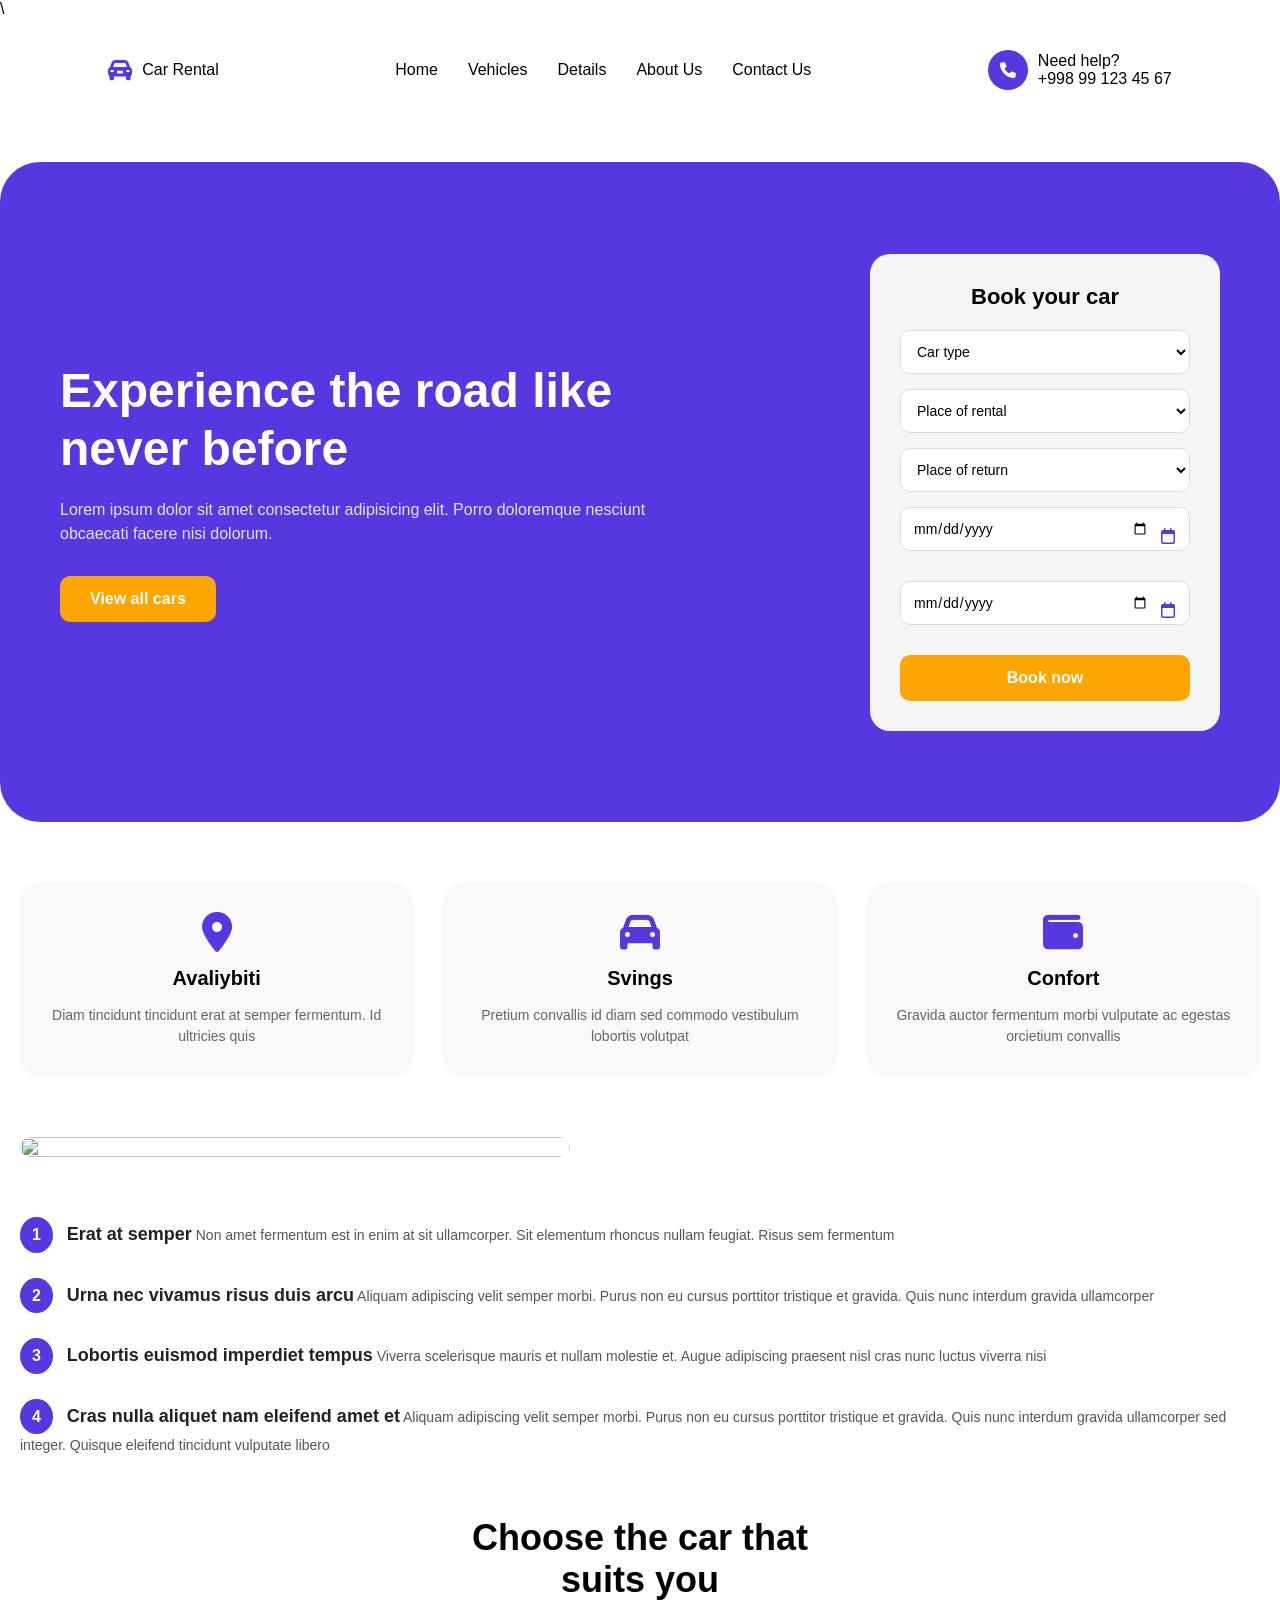
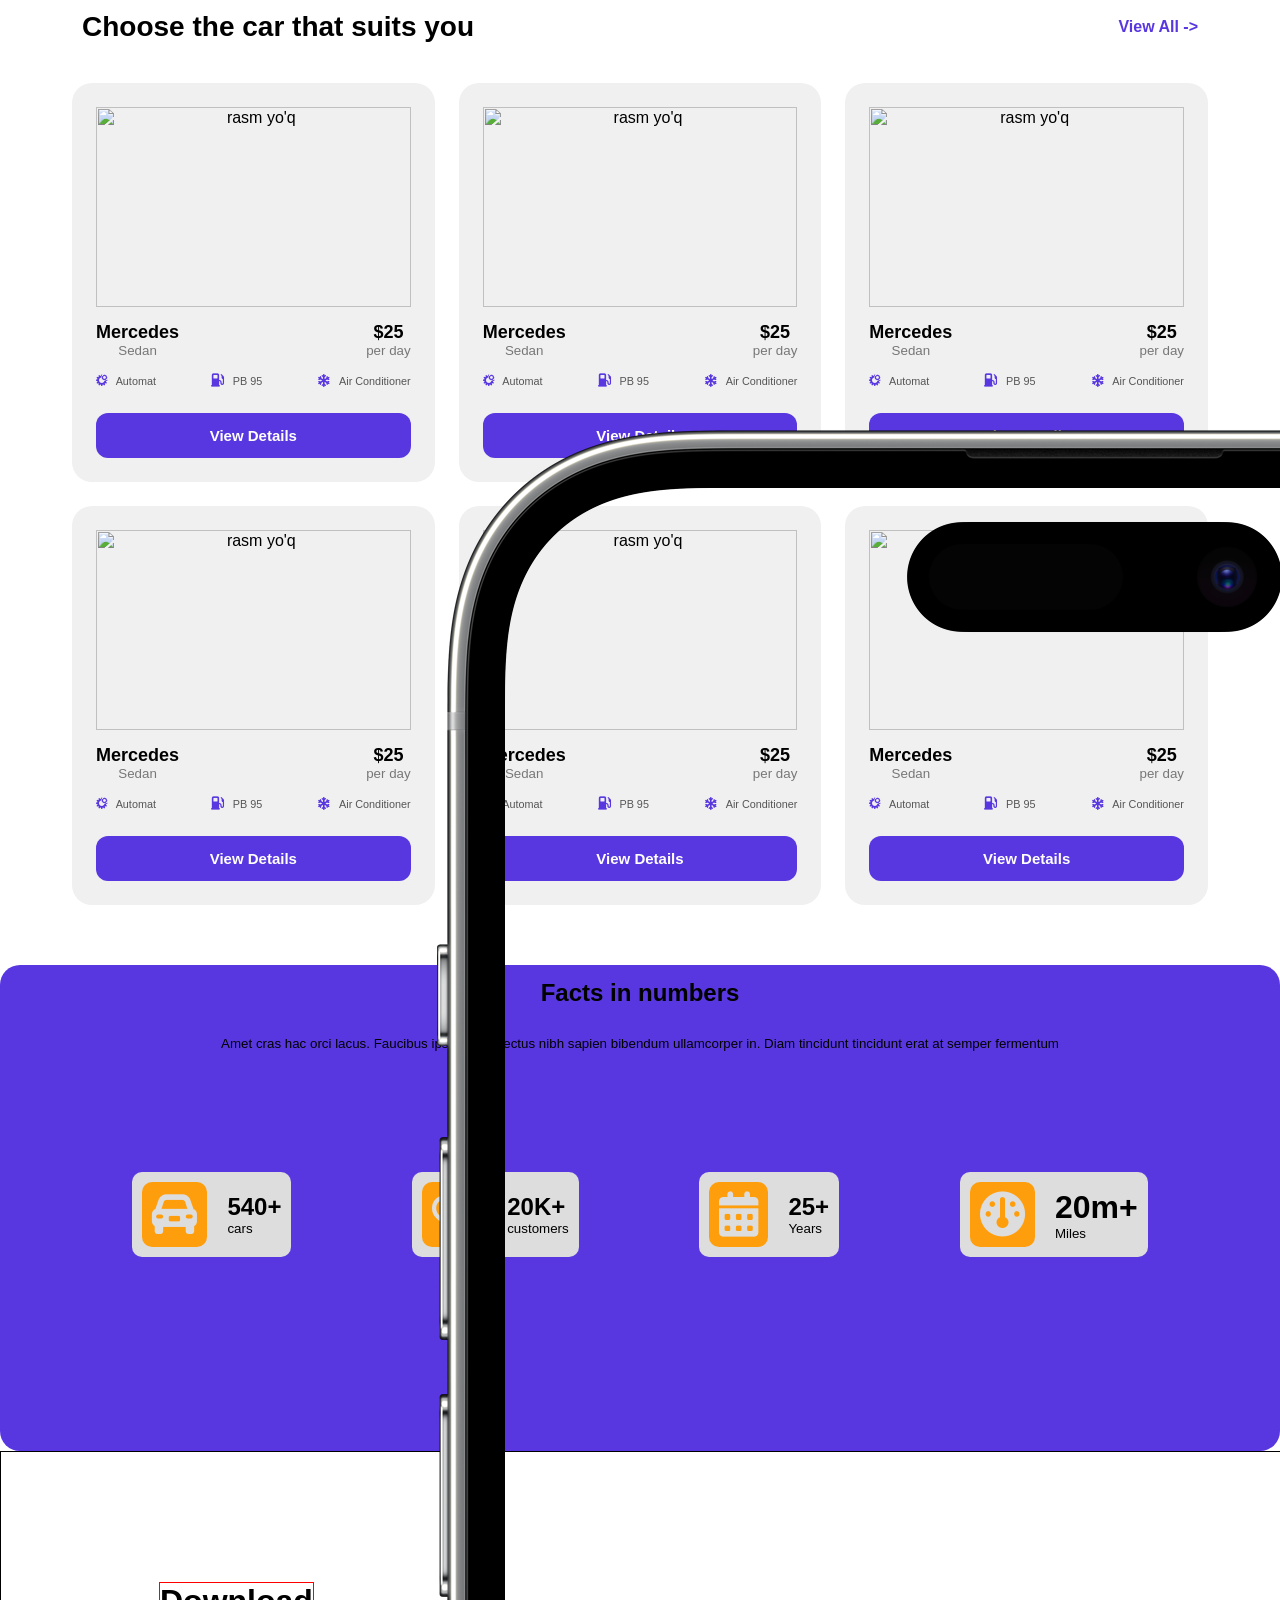
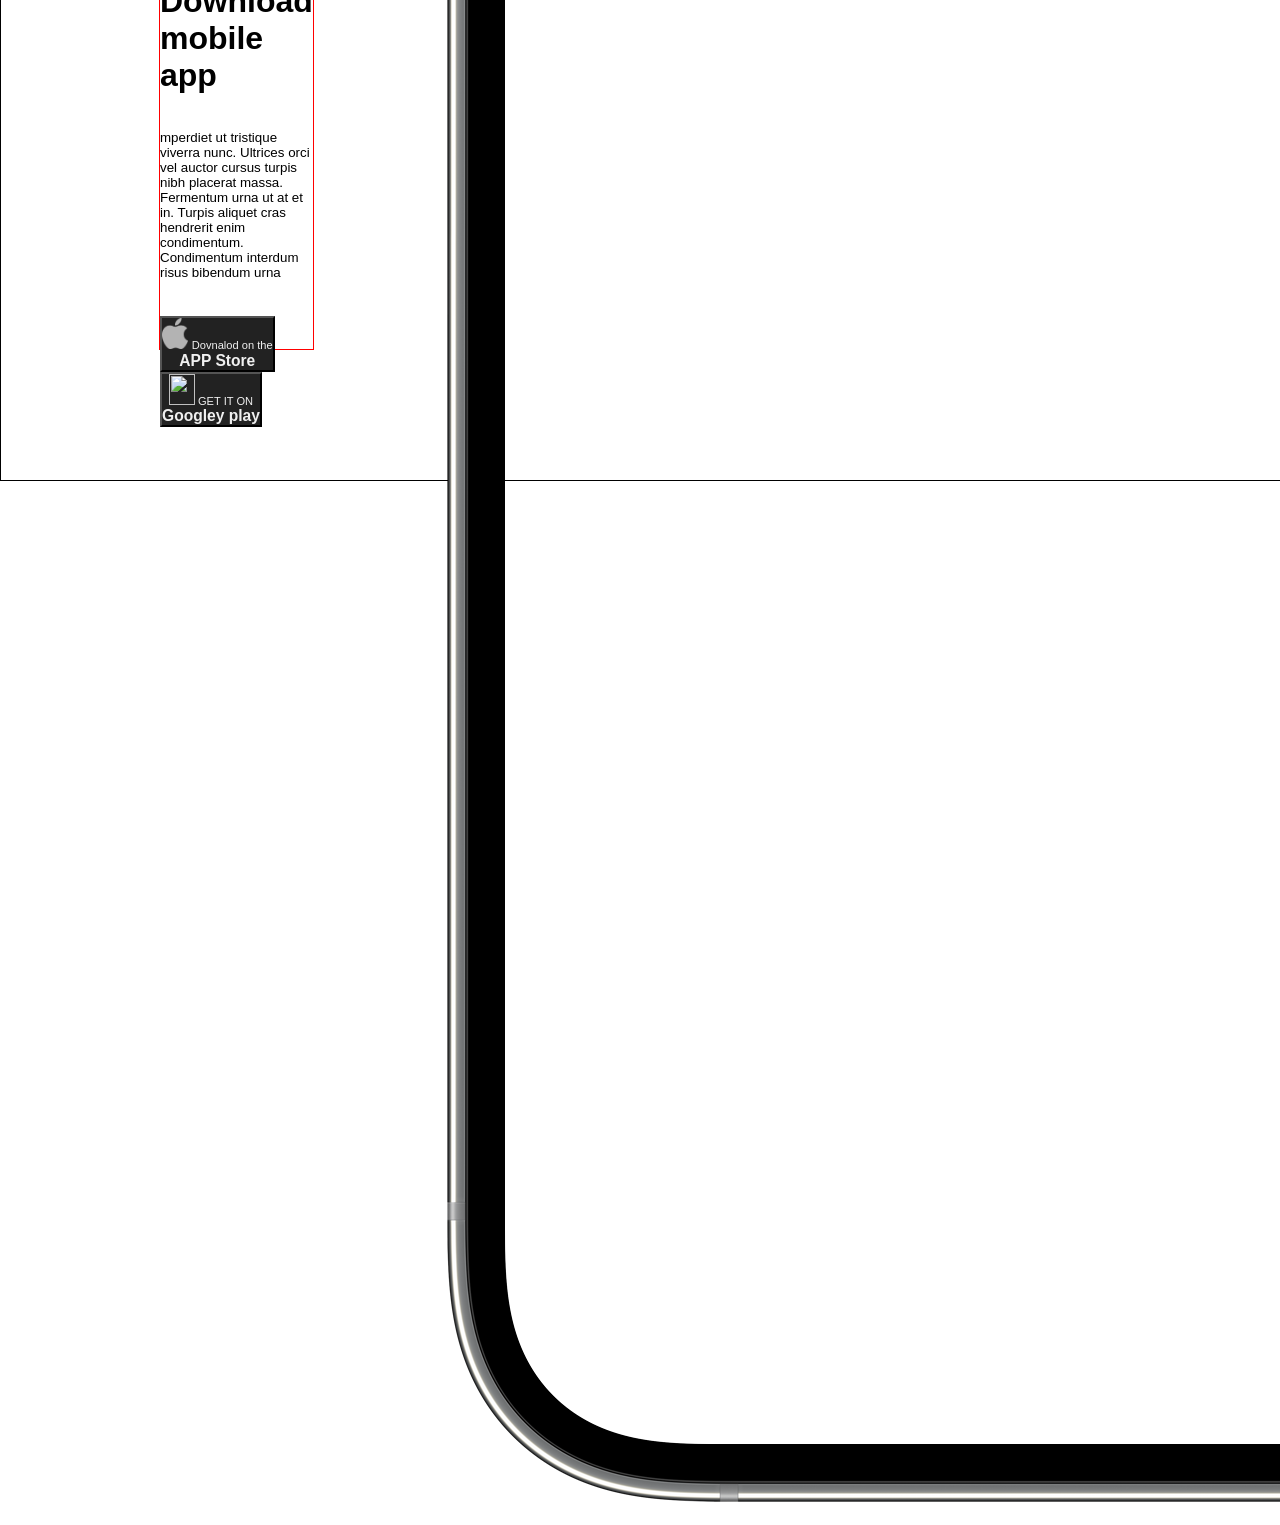
==== index.html @ 5f84502c "edd" ====
\<!doctype html>
<html lang="en">
  <head>
    <meta charset="UTF-8" />
    <meta name="viewport" content="width=device-width, initial-scale=1" />
    <title>Car Rental</title>

    <!-- Font Awesome to‘g‘rilangan -->
    <link
      rel="stylesheet"
      href="https://cdnjs.cloudflare.com/ajax/libs/font-awesome/6.0.0/css/all.min.css"
      integrity="sha512-9usAa10IRO0HhonpyAIVpjrylPvoDwiPUiKdWk5t3PyolY1cOd4DSE0Ga+ri4AuTroPR5aQvXU9xC6qOPnzFeg=="
      crossorigin="anonymous"
      referrerpolicy="no-referrer"
    />

    <link rel="stylesheet" href="style.css" />
    <link rel="stylesheet" href="card.css" />
  </head>

  <body>
    <nav>
      <div class="nav-left">
        <i class="fa-solid fa-car-rear"></i>
        <a href="#">Car Rental</a>
      </div>

      <div class="nav-middle">
        <a href="#">Home</a>
        <a href="#">Vehicles</a>
        <a href="#">Details</a>
        <a href="#">About Us</a>
        <a href="#">Contact Us</a>
      </div>

      <div class="nav-right">
        <i class="fa-solid fa-phone"></i>
        <a href="#">Need help?<br />+998 99 123 45 67</a>
      </div>
    </nav>

    <div class="experience">
      <div class="experience-left">
        <h1>Experience the road like never before</h1>
        <p>
          Lorem ipsum dolor sit amet consectetur adipisicing elit. Porro
          doloremque nesciunt obcaecati facere nisi dolorum.
        </p>
        <button>View all cars</button>
      </div>

      <div class="experience-right">
        <h3 class="form-title">Book your car</h3>

        <select class="form-select">
          <option>Car type</option>
          <option>BMW</option>
          <option>Mercedes</option>
          <option>Chevrolet</option>
          <option>Ferrari</option>
        </select>

        <select class="form-select">
          <option>Place of rental</option>
          <option>Tashkent</option>
          <option>Samarkand</option>
        </select>

        <select class="form-select">
          <option>Place of return</option>
          <option>Tashkent</option>
          <option>Samarkand</option>
        </select>

        <div class="date-box">
          <input type="date" class="form-input" />
          <i class="fa-regular fa-calendar"></i>
        </div>

        <div class="date-box">
          <input type="date" class="form-input" />
          <i class="fa-regular fa-calendar"></i>
        </div>

        <button class="form-btn">Book now</button>
      </div>
    </div>

    <div class="container-2">
      <div class="box">
        <i class="fa-solid fa-location-dot"></i>
        <h3>Avaliybiti</h3>
        <p>
          Diam tincidunt tincidunt erat at semper fermentum. Id ultricies quis
        </p>
      </div>

      <div class="box">
        <i class="fa-solid fa-car"></i>
        <h3>Svings</h3>
        <p>
          Pretium convallis id diam sed commodo vestibulum lobortis volutpat
        </p>
      </div>

      <div class="box">
        <i class="fa-solid fa-wallet"></i>
        <h3>Confort</h3>
        <p>
          Gravida auctor fermentum morbi vulputate ac egestas orcietium
          convallis
        </p>
      </div>
    </div>

    <div class="container-3">
      <div class="pading">
        <img src="/2664a4b5f8dbe170061a4fef93e0b437b51d2804 (3).png" alt="" />
      </div>
      <div>
        <ul class="ul">
          <li>
            <span class="span-1">1</span>
            <h3>Erat at semper</h3>
            Non amet fermentum est in enim at sit ullamcorper. Sit elementum
            rhoncus nullam feugiat. Risus sem fermentum
          </li>
          <li>
            <span class="span-1">2</span>
            <h3>Urna nec vivamus risus duis arcu</h3>
            Aliquam adipiscing velit semper morbi. Purus non eu cursus porttitor
            tristique et gravida. Quis nunc interdum gravida ullamcorper
          </li>
          <li>
            <span class="span-1">3</span>
            <h3>Lobortis euismod imperdiet tempus</h3>
            Viverra scelerisque mauris et nullam molestie et. Augue adipiscing
            praesent nisl cras nunc luctus viverra nisi
          </li>
          <li>
            <span class="span-1">4</span>
            <h3>Cras nulla aliquet nam eleifend amet et</h3>
            Aliquam adipiscing velit semper morbi. Purus non eu cursus porttitor
            tristique et gravida. Quis nunc interdum gravida ullamcorper sed
            integer. Quisque eleifend tincidunt vulputate libero
          </li>
        </ul>
      </div>
    </div>

    <div class="container-4">
      <h1>
        Choose the car that <br />
        suits you
      </h1>

      <div class="top">
        <h2>Choose the car that suits you</h2>
        <span>View All -&gt;</span>
      </div>

      <div class="choose">
        <div class="cards">
          <div class="card">
            <img
              src="./rasmlar/4ad375b5d3dc2295340aaa98a651d4d19e2c0217.png"
              alt="rasm yo'q"
            />
            <div class="card-middle">
              <div class="card-middle-left">
                <p>Mercedes</p>
                <small>Sedan</small>
              </div>
              <div class="card-middle-right">
                <p>$25</p>
                <small>per day</small>
              </div>
            </div>
            <div class="card-bottom">
              <div class="card-bottom-left">
                <i class="fa-brands fa-whmcs"></i>
                <small>Automat</small>
              </div>
              <div class="card-bottom-middle">
                <i class="fa-solid fa-gas-pump"></i>
                <small>PB 95</small>
              </div>
              <div class="card-bottom-right">
                <i class="fa-solid fa-snowflake"></i>
                <small>Air Conditioner</small>
              </div>
            </div>
            <button>View Details</button>
          </div>

          <div class="card">
            <img
              src="./rasmlar/4ad375b5d3dc2295340aaa98a651d4d19e2c0217.png"
              alt="rasm yo'q"
            />
            <div class="card-middle">
              <div class="card-middle-left">
                <p>Mercedes</p>
                <small>Sedan</small>
              </div>
              <div class="card-middle-right">
                <p>$25</p>
                <small>per day</small>
              </div>
            </div>
            <div class="card-bottom">
              <div class="card-bottom-left">
                <i class="fa-brands fa-whmcs"></i>
                <small>Automat</small>
              </div>
              <div class="card-bottom-middle">
                <i class="fa-solid fa-gas-pump"></i>
                <small>PB 95</small>
              </div>
              <div class="card-bottom-right">
                <i class="fa-solid fa-snowflake"></i>
                <small>Air Conditioner</small>
              </div>
            </div>
            <button>View Details</button>
          </div>

          <div class="card">
            <img
              src="./rasmlar/4ad375b5d3dc2295340aaa98a651d4d19e2c0217.png"
              alt="rasm yo'q"
            />
            <div class="card-middle">
              <div class="card-middle-left">
                <p>Mercedes</p>
                <small>Sedan</small>
              </div>
              <div class="card-middle-right">
                <p>$25</p>
                <small>per day</small>
              </div>
            </div>
            <div class="card-bottom">
              <div class="card-bottom-left">
                <i class="fa-brands fa-whmcs"></i>
                <small>Automat</small>
              </div>
              <div class="card-bottom-middle">
                <i class="fa-solid fa-gas-pump"></i>
                <small>PB 95</small>
              </div>
              <div class="card-bottom-right">
                <i class="fa-solid fa-snowflake"></i>
                <small>Air Conditioner</small>
              </div>
            </div>
            <button>View Details</button>
          </div>

          <div class="card">
            <img
              src="./rasmlar/c62a13f536f3c21560e62cdf1659d54e9fea3b1a.png"
              alt="rasm yo'q"
            />
            <div class="card-middle">
              <div class="card-middle-left">
                <p>Mercedes</p>
                <small>Sedan</small>
              </div>
              <div class="card-middle-right">
                <p>$25</p>
                <small>per day</small>
              </div>
            </div>
            <div class="card-bottom">
              <div class="card-bottom-left">
                <i class="fa-brands fa-whmcs"></i>
                <small>Automat</small>
              </div>
              <div class="card-bottom-middle">
                <i class="fa-solid fa-gas-pump"></i>
                <small>PB 95</small>
              </div>
              <div class="card-bottom-right">
                <i class="fa-solid fa-snowflake"></i>
                <small>Air Conditioner</small>
              </div>
            </div>
            <button>View Details</button>
          </div>

          <div class="card">
            <img
              src="./rasmlar/d58b4438f2597ad6e8a4905562582b7c3add48cd.png"
              alt="rasm yo'q"
            />
            <div class="card-middle">
              <div class="card-middle-left">
                <p>Mercedes</p>
                <small>Sedan</small>
              </div>
              <div class="card-middle-right">
                <p>$25</p>
                <small>per day</small>
              </div>
            </div>
            <div class="card-bottom">
              <div class="card-bottom-left">
                <i class="fa-brands fa-whmcs"></i>
                <small>Automat</small>
              </div>
              <div class="card-bottom-middle">
                <i class="fa-solid fa-gas-pump"></i>
                <small>PB 95</small>
              </div>
              <div class="card-bottom-right">
                <i class="fa-solid fa-snowflake"></i>
                <small>Air Conditioner</small>
              </div>
            </div>
            <button>View Details</button>
          </div>

          <div class="card">
            <img
              src="./rasmlar/da1058c96659e705b2c338cfdbbc70843323a16d.png"
              alt="rasm yo'q"
            />
            <div class="card-middle">
              <div class="card-middle-left">
                <p>Mercedes</p>
                <small>Sedan</small>
              </div>
              <div class="card-middle-right">
                <p>$25</p>
                <small>per day</small>
              </div>
            </div>
            <div class="card-bottom">
              <div class="card-bottom-left">
                <i class="fa-brands fa-whmcs"></i>
                <small>Automat</small>
              </div>
              <div class="card-bottom-middle">
                <i class="fa-solid fa-gas-pump"></i>
                <small>PB 95</small>
              </div>
              <div class="card-bottom-right">
                <i class="fa-solid fa-snowflake"></i>
                <small>Air Conditioner</small>
              </div>
            </div>
            <button>View Details</button>
          </div>
        </div>
      </div>
    </div>

    <div class="container-5">
      <div class="navbar-3">
        <h2>Facts in numbers</h2>
        <small
          >Amet cras hac orci lacus. Faucibus ipsum arcu lectus nibh sapien
          bibendum ullamcorper in. Diam tincidunt tincidunt erat at semper
          fermentum</small
        >
      </div>
      <div class="navbar-2">
        <div class="box-3">
          <i class="fa-solid fa-car-rear"></i>
          <div class="h-1">
            <h2>540+</h2>
            <small>cars</small>
          </div>
        </div>
        <div class="box-3">
          <i class="fa-jelly-fill fa-regular fa-heart"></i>
          <div class="h-1">
            <h2>20K+</h2>
            <small>customers</small>
          </div>
        </div>
        <div class="box-3">
          <i class="fa-solid fa-calendar-days"></i>
          <div class="h-1">
            <h2>25+</h2>
            <small>Years</small>
          </div>
        </div>

        <div class="box-3">
          <i class="fa-solid fa-gauge"></i>
          <div class="h-1">
            <h1>20m+</h1>
            <small>Miles</small>
          </div>
        </div>
      </div>
    </div>
    <div class="contayner-6">
      <div class="iphone-content">
        <h1>
          Download <br />
          mobile app
        </h1>

        <br />
        <br />
        <small
          >mperdiet ut tristique viverra nunc. Ultrices orci vel auctor cursus
          turpis nibh placerat massa. Fermentum urna ut at et in. Turpis aliquet
          cras hendrerit enim condimentum. Condimentum interdum risus bibendum
          urna</small
        >
        <div class="img-1">
          <br />
          <br />

          <button>
            <img src="./rasmlar/Apple_logo_grey.svg.png" alt="" />
            <small> Dovnalod on the</small>
            <h3>APP Store</h3>
          </button>

          <button>
            <img src="./rasmlar/Playmarket.png" alt="" /><small>
              GET IT ON</small
            >
            <h3>Googley play</h3>
          </button>
        </div>
      </div>

       <img class="img1" src="./rasmlar/Iphone.png" alt="">
       <img class="img2" src="./rasmlar/Iphone.png" alt="">


      </div>
    </div>
  </body>
</html>
---- style.css ----
* {
  margin: 0;
  padding: 0;
  box-sizing: border-box;
  transition: 0.3s;
  font-family: Arial, sans-serif;
}

/* ========== NAVBAR ========== */
nav {
  max-width: 1440px;
  width: 100%;
  height: 104px;
  display: flex;
  justify-content: space-around;
  align-items: center;
  margin: 0 auto;
  padding: 0 20px;
}

nav a {
  text-decoration: none;
  color: black;
}

nav .nav-left {
  display: flex;
  align-items: center;
  gap: 10px;
}

nav .nav-middle {
  display: flex;
  gap: 30px;
  flex-wrap: wrap;
  justify-content: center;
}

.nav-left i {
  font-size: 24px;
  color: #5937e0;
}

.nav-right {
  display: flex;
  align-items: center;
  gap: 10px;
}

.nav-right i {
  background-color: #5937e0;
  color: snow;
  border-radius: 50%;
  padding: 10px;
  font-size: 16px;
  width: 40px;
  height: 40px;
  display: flex;
  align-items: center;
  justify-content: center;
}

/* ========== EXPERIENCE SECTION ========== */
.experience {
  max-width: 1296px;
  width: 100%;
  min-height: 660px;
  border-radius: 40px;
  background-color: #5937e0;
  margin: 40px auto;
  display: flex;
  justify-content: space-between;
  align-items: center;
  padding: 60px;
  color: white;
  position: relative;
  overflow: hidden;
  flex-wrap: wrap;
}

.experience::before {
  content: "";
  position: absolute;
  width: 100%;
  height: 100%;
  top: 0;
  left: 0;
  background-image: url("https://pngimg.com/uploads/car/car_PNG102.png");
  background-repeat: no-repeat;
  background-position: bottom right;
  background-size: 500px;
  filter: blur(8px);
  opacity: 0.5;
  z-index: 0;
}

.experience-left,
.experience-right {
  position: relative;
  z-index: 1;
}

.experience-left {
  flex: 1 1 500px;
  max-width: 600px;
}

.experience-left h1 {
  font-size: 48px;
  margin-bottom: 20px;
  line-height: 1.2;
}

.experience-left p {
  font-size: 16px;
  margin-bottom: 30px;
  opacity: 0.85;
  line-height: 1.5;
}

.experience-left button {
  background-color: orange;
  border: none;
  padding: 14px 30px;
  border-radius: 10px;
  cursor: pointer;
  font-size: 16px;
  font-weight: bold;
  color: white;
}

.experience-left button:hover {
  background-color: darkorange;
  transform: scale(1.03);
}

.experience-right {
  flex: 0 0 350px;
  background-color: whitesmoke;
  padding: 30px;
  border-radius: 20px;
  color: black;
}

.form-title {
  text-align: center;
  margin-bottom: 20px;
  font-size: 22px;
}

.form-select,
.form-input {
  width: 100%;
  padding: 12px;
  margin-bottom: 15px;
  border-radius: 10px;
  border: 1px solid #ddd;
  background-color: white;
  font-size: 14px;
  outline: none;
}

.form-select:focus,
.form-input:focus {
  border-color: #5937e0;
}

.date-box {
  position: relative;
  margin-bottom: 15px;
}

.date-box .form-input {
  padding-right: 40px;
}

.date-box i {
  position: absolute;
  right: 15px;
  top: 50%;
  transform: translateY(-50%);
  color: #5937e0;
  display: block;
}

.form-btn {
  width: 100%;
  padding: 14px;
  background-color: orange;
  border: none;
  border-radius: 10px;
  cursor: pointer;
  font-size: 16px;
  font-weight: bold;
  color: white;
}

.form-btn:hover {
  background-color: darkorange;
  transform: scale(1.02);
}

/* ========== CONTAINER 2 (ICONS BOXES) ========== */
.container-2 {
  max-width: 1296px;
  width: 100%;
  display: flex;
  justify-content: space-between;
  align-items: stretch;
  margin: 60px auto;
  padding: 0 20px;
  gap: 30px;
  flex-wrap: wrap;
}

.box {
  flex: 1 1 300px;
  min-height: 194px;
  display: flex;
  flex-direction: column;
  align-items: center;
  justify-content: center;
  text-align: center;
  padding: 30px 20px;
  border-radius: 20px;
  background-color: #f9f9f9;
  gap: 15px;
}

.box:hover {
  box-shadow: 0 5px 20px rgba(0, 0, 0, 0.1);
  transform: translateY(-5px);
}

.box > i {
  font-size: 40px;
  color: #5937e0;
}

.box h3 {
  font-size: 20px;
}

.box p {
  font-size: 14px;
  color: #666;
  line-height: 1.5;
}

/* ========== CONTAINER 3 (IMAGE + LIST) ========== */
.container-3 {
  max-width: 1296px;
  width: 100%;
  margin: 60px auto;
  display: flex;
  justify-content: space-between;
  align-items: center;
  gap: 60px;
  padding: 0 20px;
  flex-wrap: wrap;
}

.pading {
  flex: 1 1 500px;
  max-width: 550px;
  border-radius: 20px;
  overflow: hidden;
}

.pading > img {
  width: 100%;
  height: auto;
  border-radius: 20px;
  object-fit: cover;
}

.ul {
  flex: 1 1 500px;
  list-style: none;
  display: flex;
  flex-direction: column;
  gap: 25px;
}

.ul li {
  font-size: 14px;
  color: #555;
  line-height: 1.6;
}

.ul li h3 {
  font-size: 18px;
  color: #222;
  margin-bottom: 5px;
  display: inline;
  margin-left: 10px;
}

.span-1 {
  background-color: #5937e0;
  color: snow;
  border-radius: 50%;
  padding: 5px 12px;
  font-size: 16px;
  font-weight: bold;
  display: inline-block;
  text-align: center;
  min-width: 30px;
}

/* ========== CONTAINER 4 (CARDS) ========== */
.container-4 {
  max-width: 1440px;
  width: 100%;
  margin: 60px auto;
  padding: 0 72px;
}

.container-4 > h1 {
  text-align: center;
  font-size: 36px;
  margin-bottom: 10px;
}

.top {
  display: flex;
  justify-content: space-between;
  align-items: center;
  margin-bottom: 40px;
  padding: 0 10px;
}

.top h2 {
  font-size: 28px;
}

.top span {
  color: #5937e0;
  font-weight: bold;
  cursor: pointer;
  font-size: 16px;
}

.top span:hover {
  text-decoration: underline;
}

.choose {
  width: 100%;
}

.cards {
  display: grid;
  grid-template-columns: repeat(3, 1fr);
  gap: 24px;
  max-width: 1296px;
  margin: 0 auto;
}

.card {
  background-color: #f0f0f0;
  border-radius: 20px;
  padding: 24px;
  text-align: center;
  display: flex;
  flex-direction: column;
  align-items: center;
  gap: 15px;
}

.card:hover {
  box-shadow: 0 8px 25px rgba(0, 0, 0, 0.12);
  transform: translateY(-5px);
}

.card img {
  width: 100%;
  height: 200px;
  object-fit: contain;
}

.card-middle {
  width: 100%;
  display: flex;
  justify-content: space-between;
  align-items: center;
}

.card-middle p {
  font-weight: bold;
  font-size: 18px;
}

.card-middle small {
  color: #777;
}

.card-bottom {
  width: 100%;
  display: flex;
  justify-content: space-between;
  align-items: center;
  font-size: 13px;
  color: #555;
  gap: 5px;
}

.card-bottom i {
  margin-right: 5px;
  color: #5937e0;
}

.card button {
  width: 100%;
  padding: 14px;
  color: white;
  background-color: #5937e0;
  border: none;
  border-radius: 12px;
  cursor: pointer;
  font-size: 15px;
  font-weight: bold;
  margin-top: 10px;
}

.card button:hover {
  background-color: #4529c4;
  transform: scale(1.02);
}

/* ========== CONTAINER 5 ========== */

/* ========== RESPONSIVE DESIGN ========== */
@media screen and (max-width: 1024px) {
  .experience {
    flex-direction: column;
    text-align: center;
    padding: 40px 20px;
  }

  .experience-left {
    margin-right: 0;
    margin-bottom: 30px;
  }

  .experience-left h1 {
    font-size: 36px;
  }

  .experience-right {
    width: 100%;
    max-width: 400px;
  }

  .container-3 {
    flex-direction: column;
    text-align: center;
  }

  .cards {
    grid-template-columns: repeat(2, 1fr);
  }
}

@media screen and (max-width: 768px) {
  nav {
    flex-direction: column;
    height: auto;
    padding: 15px 20px;
    gap: 15px;
  }

  nav .nav-middle {
    gap: 15px;
  }

  .experience::before {
    background-size: 300px;
  }

  .experience-left h1 {
    font-size: 28px;
  }

  .experience-right {
    padding: 20px;
  }

  .container-2 {
    flex-direction: column;
    align-items: center;
  }

  .box {
    max-width: 400px;
  }

  .cards {
    grid-template-columns: 1fr;
    max-width: 400px;
  }

  .container-4 {
    padding: 0 20px;
  }
}

.navbar-2 {
  height: 300px;
  display: flex;
  align-items: center;
  justify-content: space-around;
}
.box-3 {
  align-items: center;
}

.container-5 {
  max-width: 1440px;
  width: 100%;
  margin: 60px auto;
  padding: 0 72px;
  width: 100%;
  max-width: 1296px;
  height: 486px;
  border-radius: 20px;
  background-color: #5937e0;
  margin: 0 auto;
}
.navbar-3 {
  align-items: center;
  display: flex;
  flex-direction: column;
  justify-content: space-around;
  height: 100px;
}
.navbar-3 small {
  display: flex;
  justify-content: space-around;
}
.box-3 {
  display: flex;
  gap: 20px;
  background-color: #ddd;
  border-radius: 10px;
  padding: 10px;
}
.box-3 i {
  font-size: 45px;
  background-color: #ff9e0c;
  color: #ddd;
  border-radius: 10px;
  padding: 10px;
}
.contayner-6 {
  width: 1440px;
  height: 630px;
  padding: 45px 72px 45px 158px;
  gap: 110px;
  display: flex;
  border: 1px solid black;
  margin: auto;
  justify-content: space-around;
  align-items: center;
}
.navbar-4 img {
  width: 267px;
  height: 540px;
  border: 1px solid green;
}
.iphone-content {
  width: 536px;
  height: 368px;
  border: 1px solid red;
}

.img-1 img {
  width: 26px;
  height: 31px;
  
}
button {
  background-color: #222;
  color: #f0f0f0;
}
.navbar-4 {
  display: flex;
  border: 1px solid red;
}
.navbar-4 .img1 {
  position: relative;
  left: 100px;
  top: 40px;
  background-color: #fff;
  z-index: 1;
  border-radius: 20px;
}
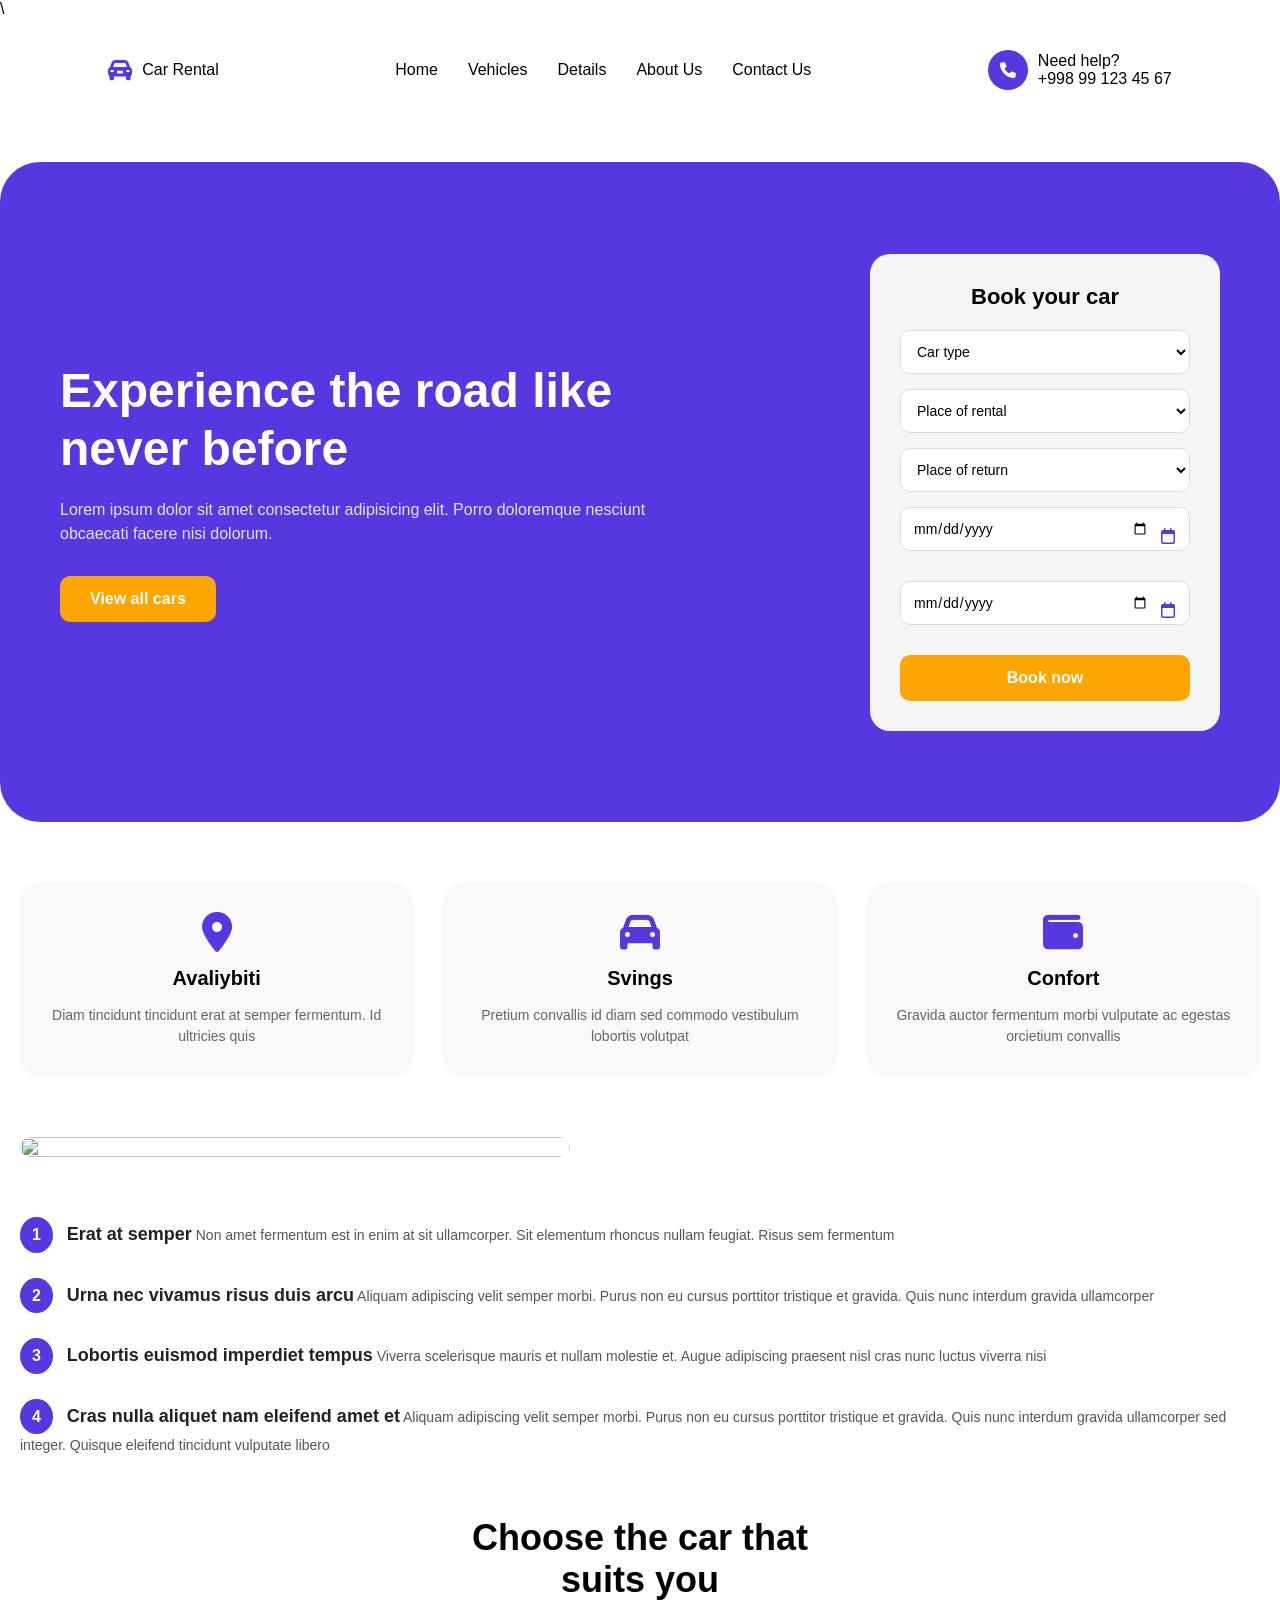
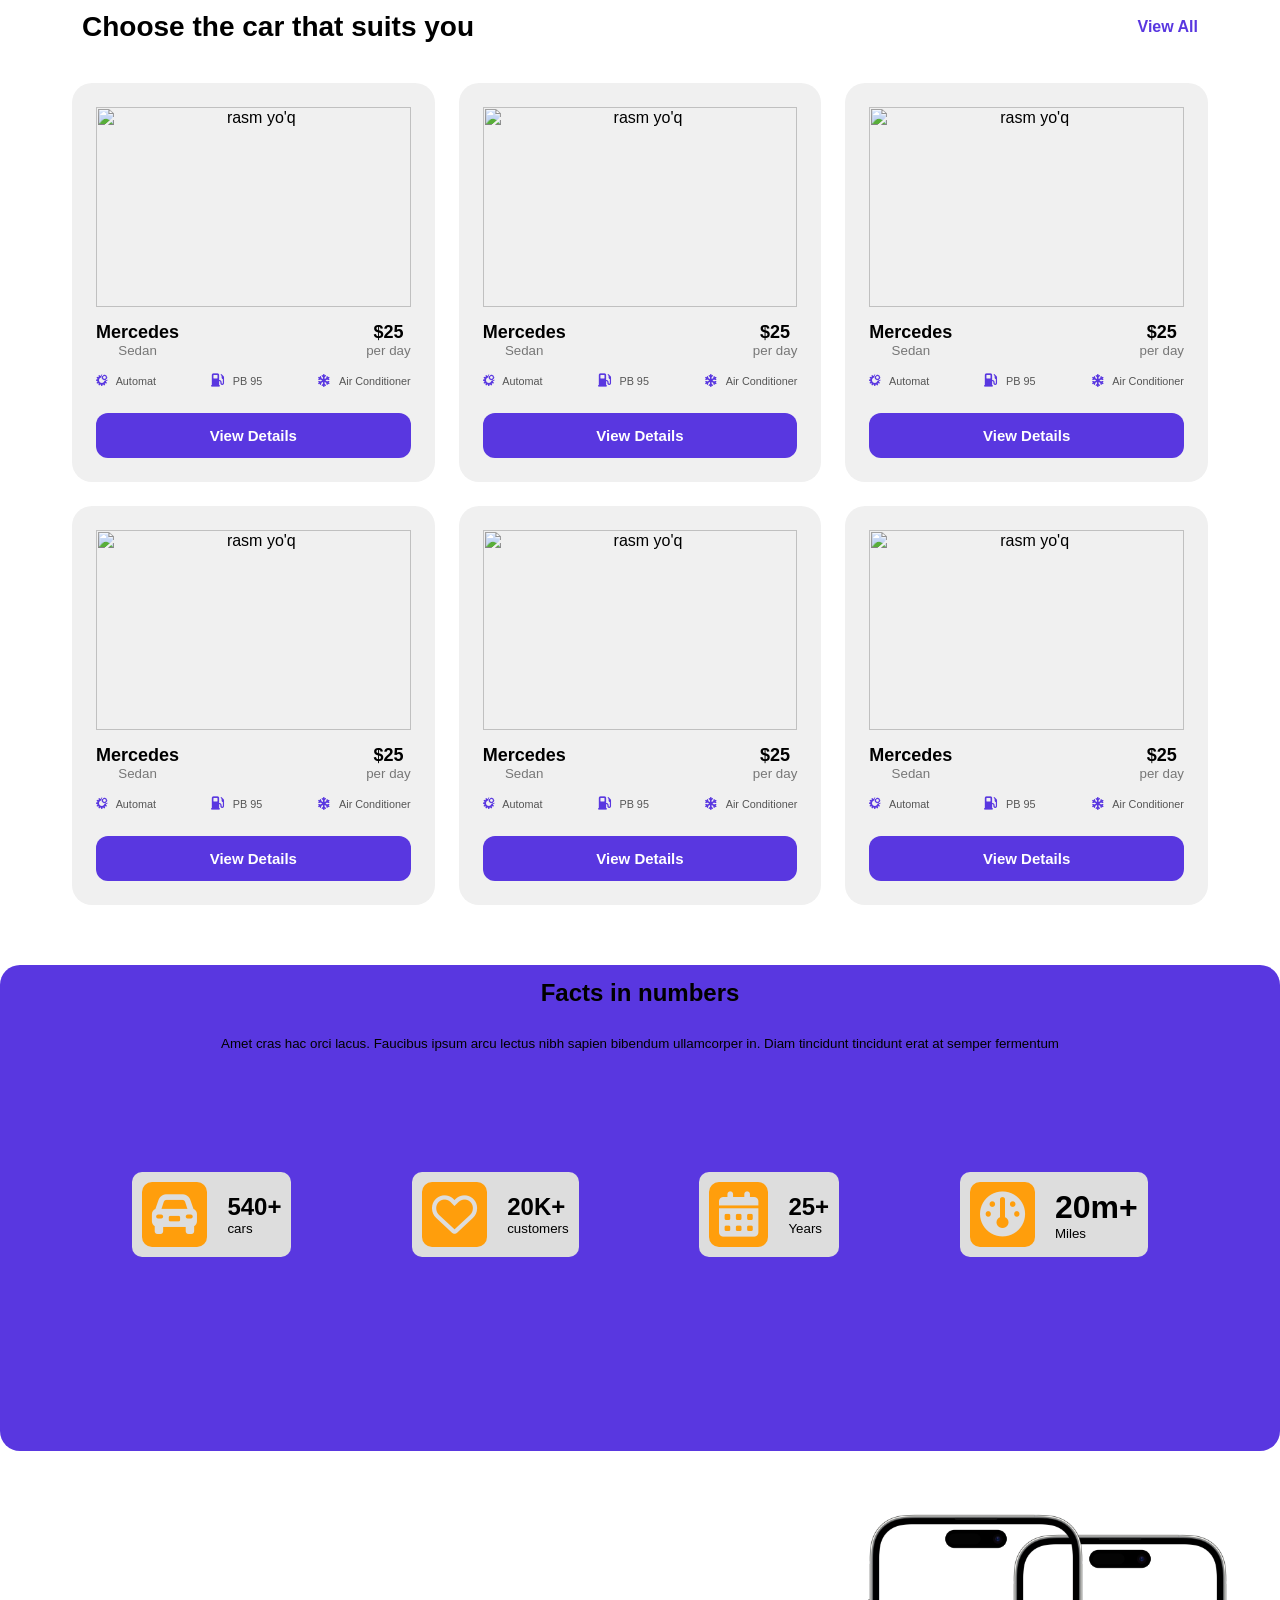
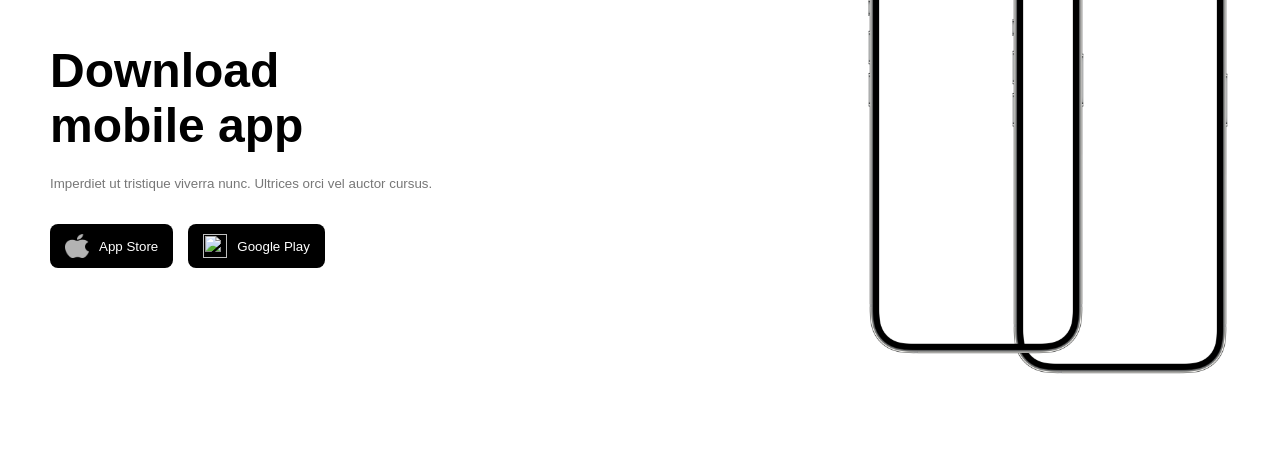
==== commit 31277cb8: "topshiriqn" ====
--- a/index.html
+++ b/index.html
@@ -156,7 +156,7 @@
 
       <div class="top">
         <h2>Choose the car that suits you</h2>
-        <span>View All -&gt;</span>
+        <span>View All </span>
       </div>
 
       <div class="choose">
@@ -397,45 +397,34 @@
         </div>
       </div>
     </div>
-    <div class="contayner-6">
-      <div class="iphone-content">
-        <h1>
-          Download <br />
-          mobile app
-        </h1>
-
-        <br />
-        <br />
-        <small
-          >mperdiet ut tristique viverra nunc. Ultrices orci vel auctor cursus
-          turpis nibh placerat massa. Fermentum urna ut at et in. Turpis aliquet
-          cras hendrerit enim condimentum. Condimentum interdum risus bibendum
-          urna</small
-        >
-        <div class="img-1">
-          <br />
-          <br />
-
-          <button>
-            <img src="./rasmlar/Apple_logo_grey.svg.png" alt="" />
-            <small> Dovnalod on the</small>
-            <h3>APP Store</h3>
-          </button>
-
-          <button>
-            <img src="./rasmlar/Playmarket.png" alt="" /><small>
-              GET IT ON</small
-            >
-            <h3>Googley play</h3>
-          </button>
-        </div>
-      </div>
-
-       <img class="img1" src="./rasmlar/Iphone.png" alt="">
-       <img class="img2" src="./rasmlar/Iphone.png" alt="">
-
-
-      </div>
-    </div>
+     <div class="contayner-6">
+  <div class="iphone-content">
+    <h1>Download <br> mobile app</h1>
+
+    <small>
+      Imperdiet ut tristique viverra nunc. Ultrices orci vel auctor cursus.
+    </small>
+
+    <div class="img-1">
+      <button>
+        <img src="./rasmlar/Apple_logo_grey.svg.png" alt="">
+        App Store
+      </button>
+
+      <button>
+        <img src="./rasmlar/Playmarket.png" alt="">
+        Google Play
+      </button>
+    </div>
+  </div>
+
+  <div class="navbar-4">
+    <img class="img1" src="./rasmlar/Iphone.png" alt="">
+    <img class="img2" src="./rasmlar/Iphone.png" alt="">
+  </div>
+</div>
+   <div class="contayner-7">
+    
+   </div>
   </body>
 </html>
--- a/style.css
+++ b/style.css
@@ -553,45 +553,67 @@
   padding: 10px;
 }
 .contayner-6 {
-  width: 1440px;
-  height: 630px;
-  padding: 45px 72px 45px 158px;
-  gap: 110px;
-  display: flex;
-  border: 1px solid black;
-  margin: auto;
-  justify-content: space-around;
-  align-items: center;
-}
-.navbar-4 img {
-  width: 267px;
-  height: 540px;
-  border: 1px solid green;
-}
+  max-width: 1296px;
+  width: 100%;
+  margin: 80px auto;
+  display: flex;
+  justify-content: space-between;
+  align-items: center;
+  padding: 0 50px;
+}
+
 .iphone-content {
-  width: 536px;
-  height: 368px;
-  border: 1px solid red;
+  width: 450px;
+}
+
+.iphone-content h1 {
+  font-size: 48px;
+  margin-bottom: 20px;
+}
+
+.iphone-content small {
+  display: block;
+  line-height: 1.6;
+  color: #777;
+  margin-bottom: 30px;
+}
+
+.img-1 {
+  display: flex;
+  gap: 15px;
+}
+
+.img-1 button {
+  display: flex;
+  align-items: center;
+  gap: 10px;
+  background: #000;
+  color: white;
+  border: none;
+  border-radius: 8px;
+  padding: 10px 15px;
+  cursor: pointer;
 }
 
 .img-1 img {
-  width: 26px;
-  height: 31px;
+  width: 24px;
+  height: 24px;
+
+}
+
+.img2 {
+  width: 220px;
+  height: auto;
   
 }
-button {
-  background-color: #222;
-  color: #f0f0f0;
-}
-.navbar-4 {
-  display: flex;
-  border: 1px solid red;
-}
-.navbar-4 .img1 {
+
+.img1 {
+  width: 220px;
+  height: auto;
   position: relative;
-  left: 100px;
-  top: 40px;
-  background-color: #fff;
-  z-index: 1;
-  border-radius: 20px;
-}+  left: 80px;
+  top: -20px;
+  z-index: 2;
+}
+
+
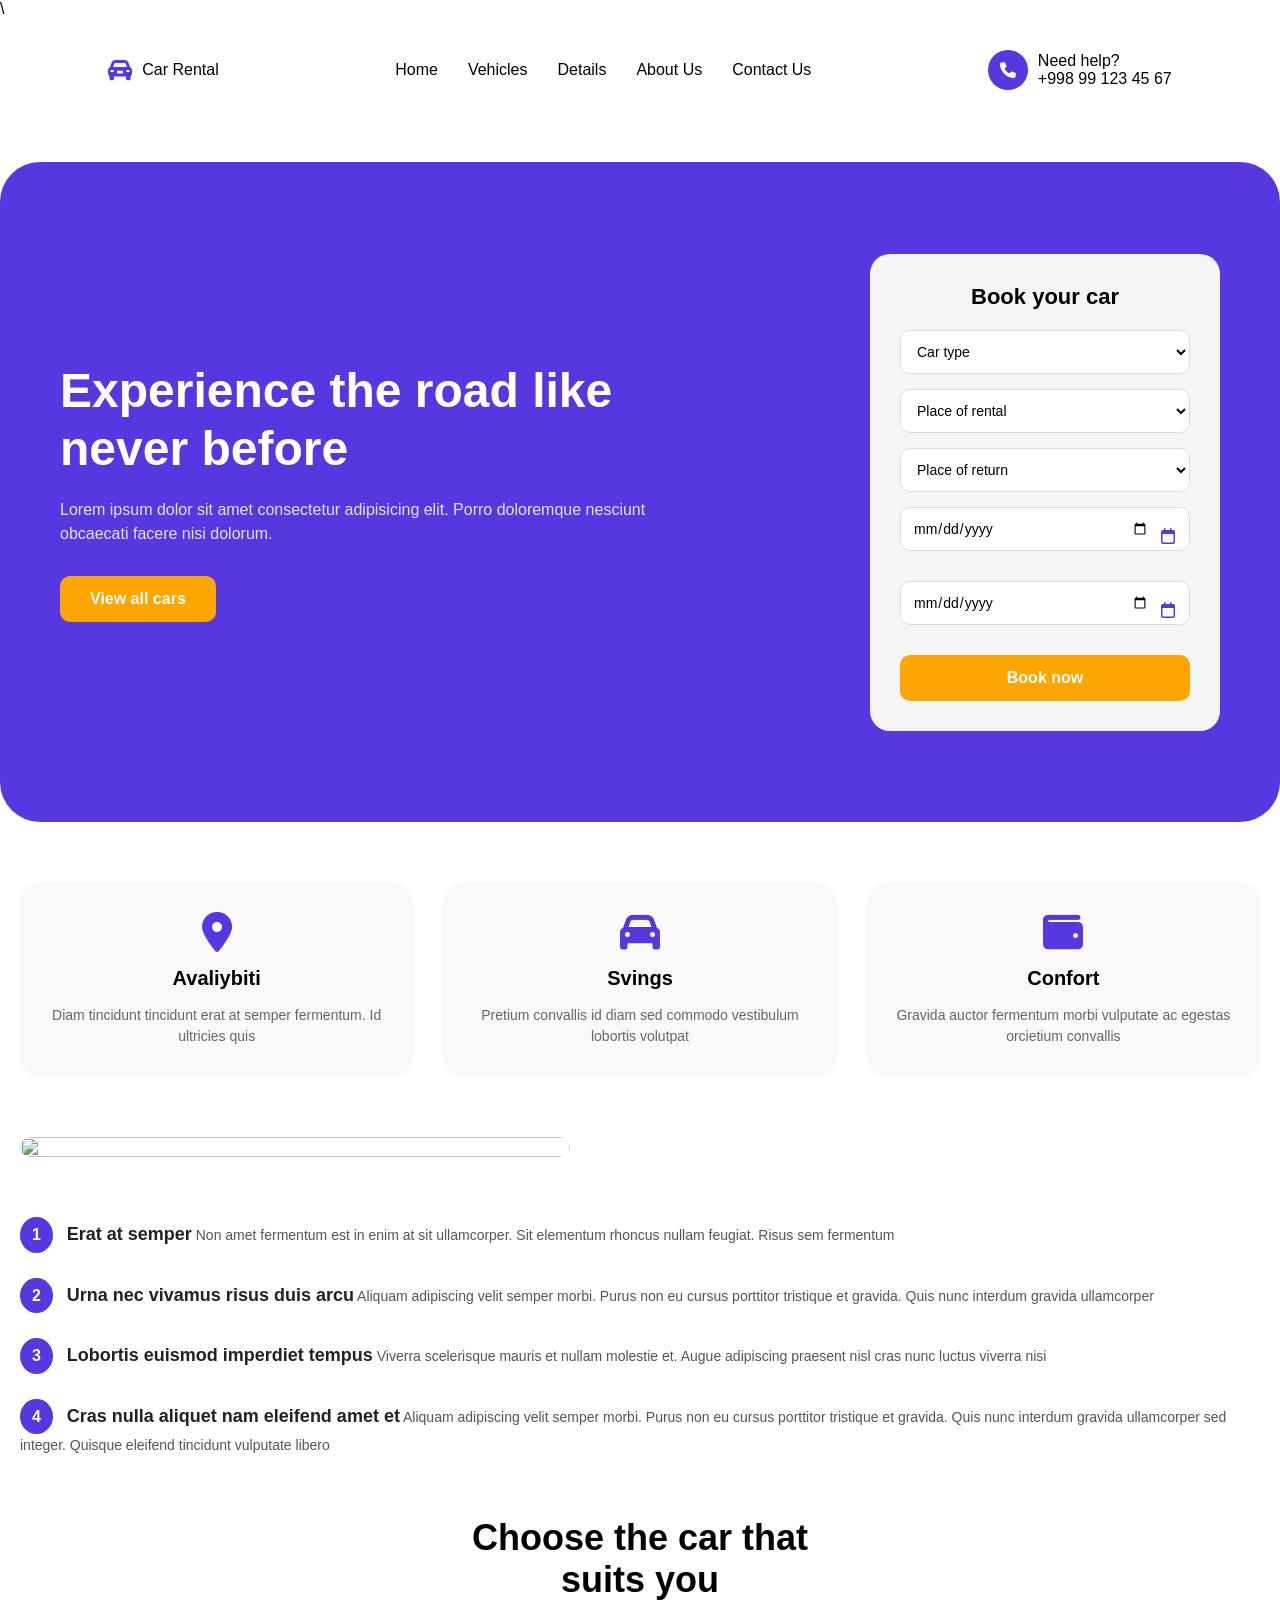
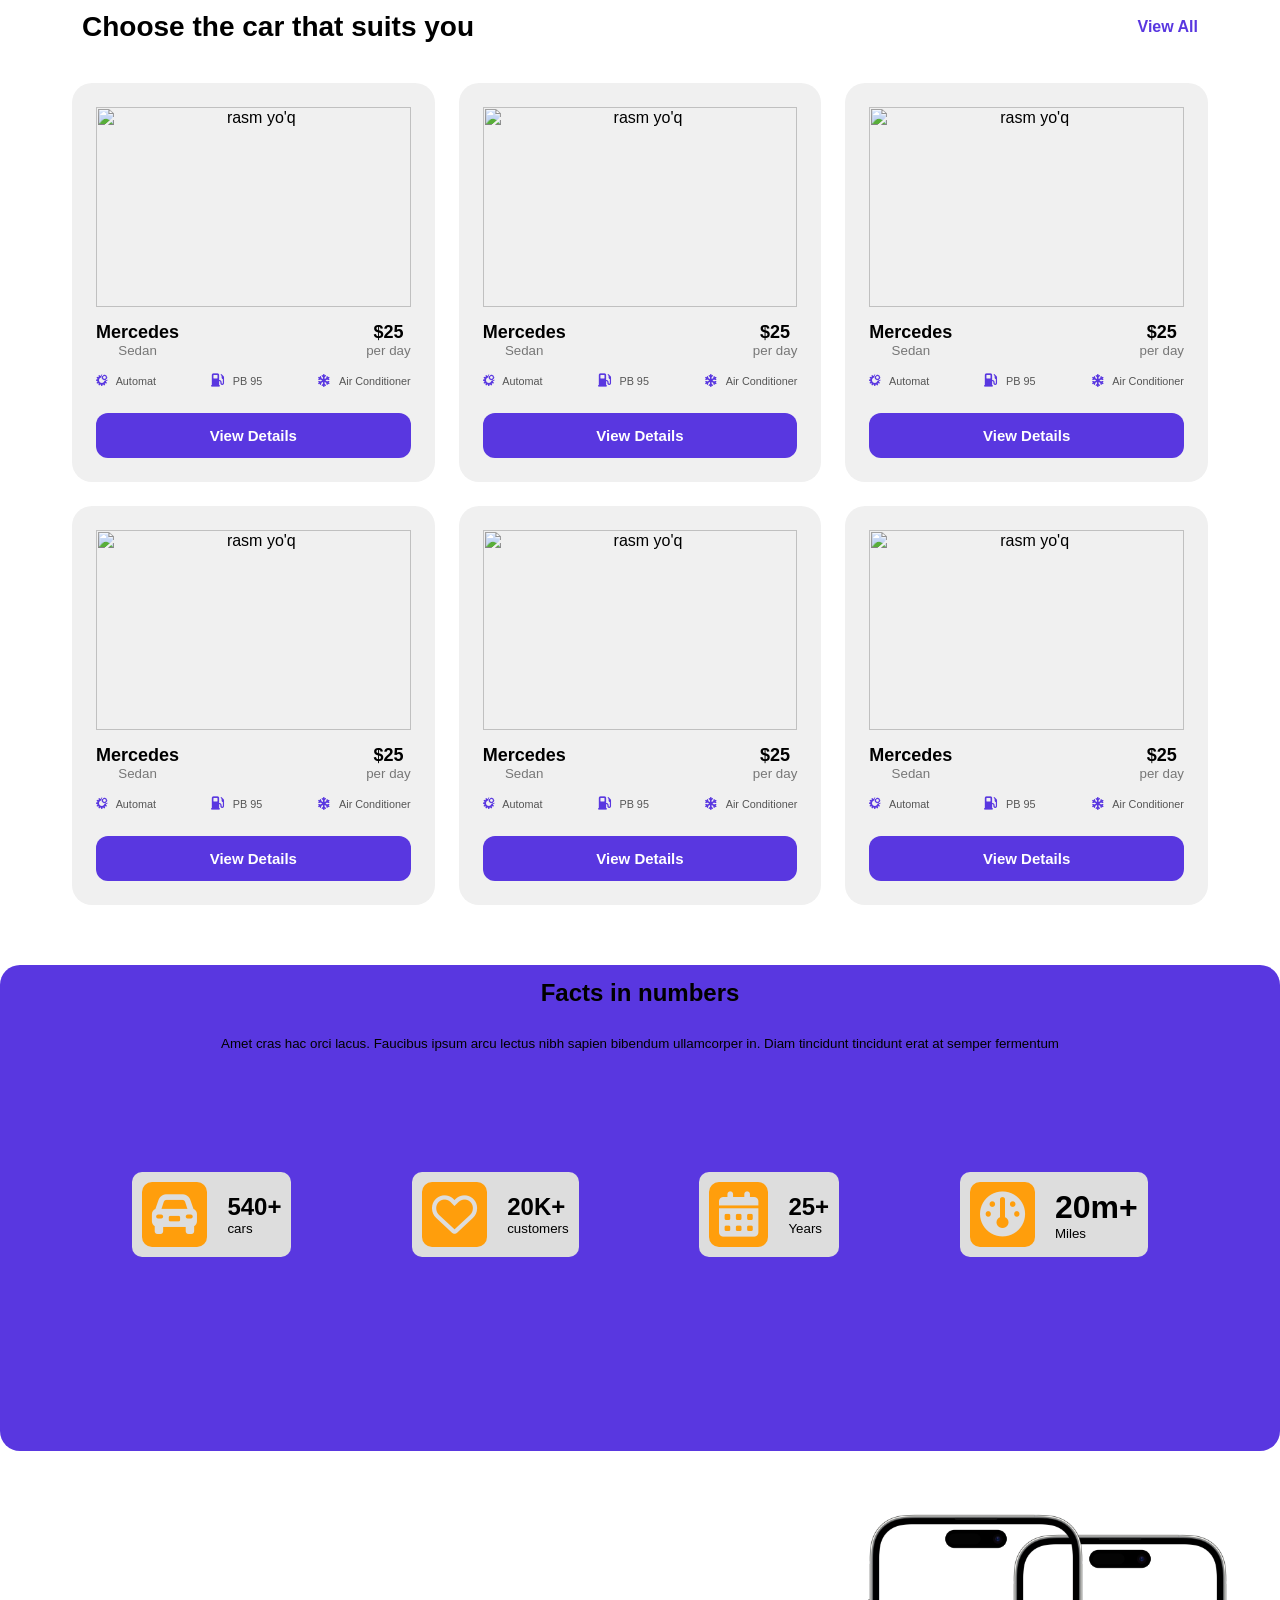
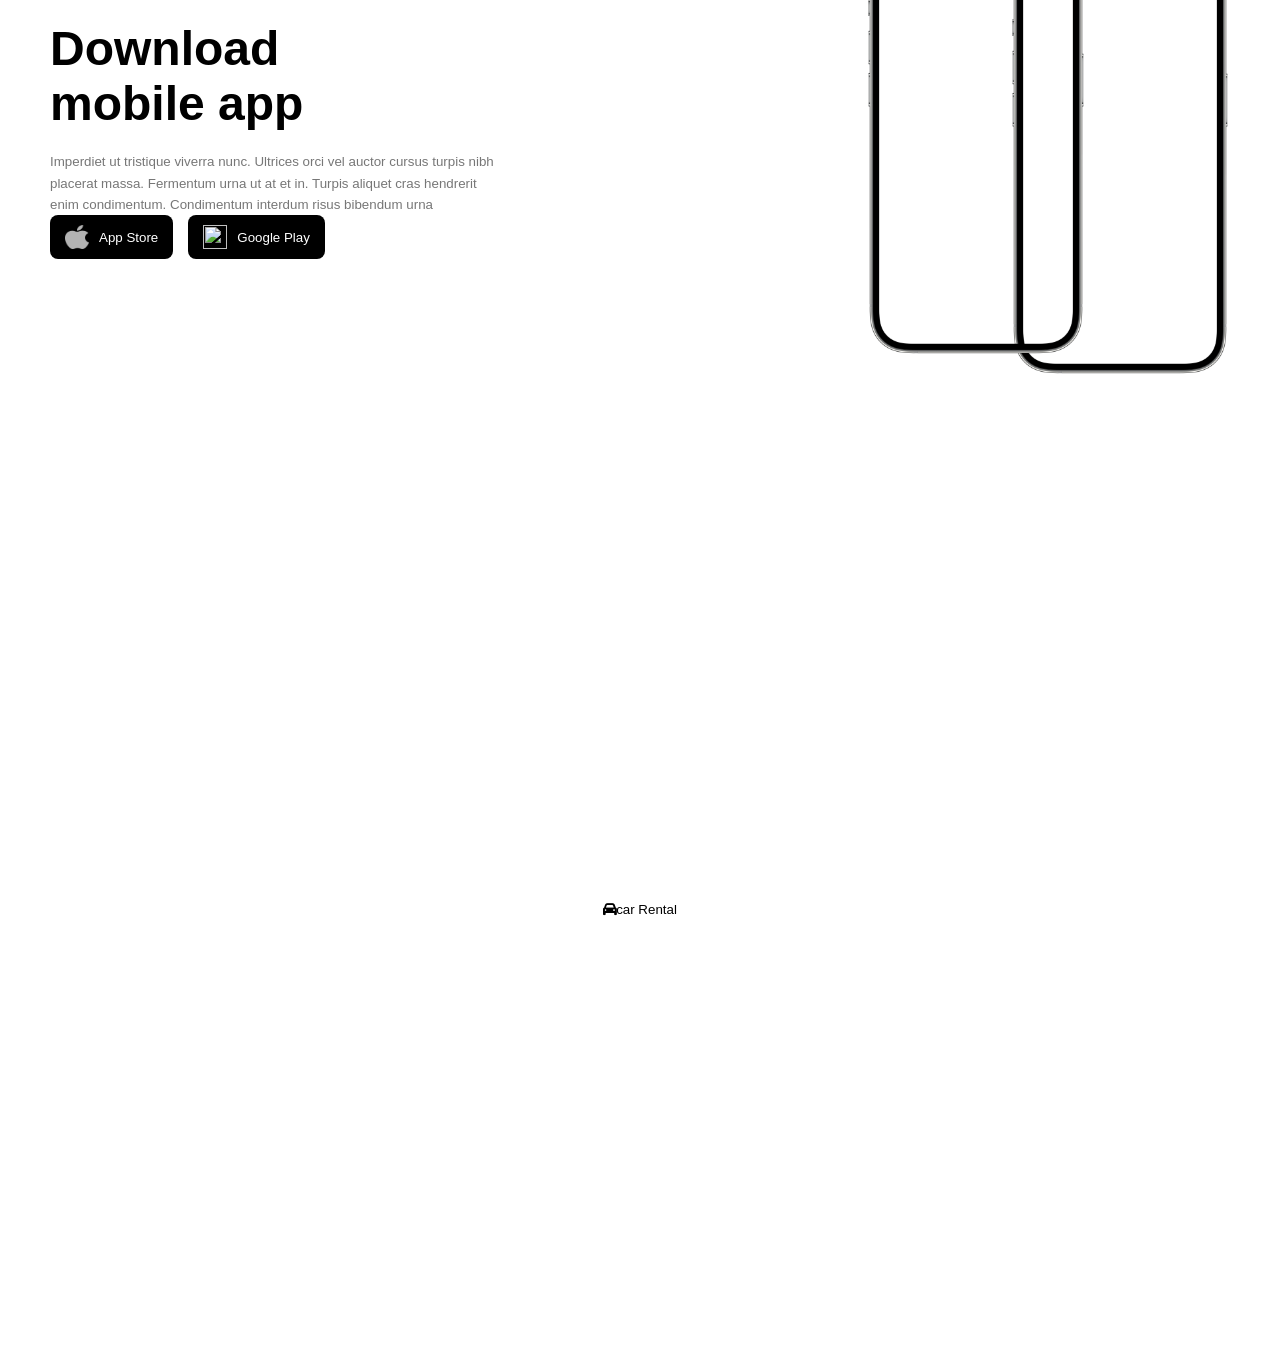
==== commit 15e7a116: "topshrq-ugreyd" ====
--- a/index.html
+++ b/index.html
@@ -402,8 +402,7 @@
     <h1>Download <br> mobile app</h1>
 
     <small>
-      Imperdiet ut tristique viverra nunc. Ultrices orci vel auctor cursus.
-    </small>
+     Imperdiet ut tristique viverra nunc. Ultrices orci vel auctor cursus turpis nibh placerat massa. Fermentum urna ut at et in. Turpis aliquet cras hendrerit enim condimentum. Condimentum interdum risus bibendum urna  
 
     <div class="img-1">
       <button>
@@ -424,7 +423,17 @@
   </div>
 </div>
    <div class="contayner-7">
-    
+    <div class="navbar-5">
+      <div class="murojatlar">
+        <div class="car-1">
+          <i class="fa-solid fa-car"></i>
+          <p>car Rental</p>
+        </div>
+      </div>
+      <div class="murojatlar-1">
+
+      </div>
+    </div>
    </div>
   </body>
 </html>
--- a/style.css
+++ b/style.css
@@ -6,7 +6,7 @@
   font-family: Arial, sans-serif;
 }
 
-/* ========== NAVBAR ========== */
+
 nav {
   max-width: 1440px;
   width: 100%;
@@ -60,7 +60,7 @@
   justify-content: center;
 }
 
-/* ========== EXPERIENCE SECTION ========== */
+
 .experience {
   max-width: 1296px;
   width: 100%;
@@ -200,7 +200,7 @@
   transform: scale(1.02);
 }
 
-/* ========== CONTAINER 2 (ICONS BOXES) ========== */
+
 .container-2 {
   max-width: 1296px;
   width: 100%;
@@ -247,7 +247,7 @@
   line-height: 1.5;
 }
 
-/* ========== CONTAINER 3 (IMAGE + LIST) ========== */
+
 .container-3 {
   max-width: 1296px;
   width: 100%;
@@ -308,7 +308,7 @@
   min-width: 30px;
 }
 
-/* ========== CONTAINER 4 (CARDS) ========== */
+
 .container-4 {
   max-width: 1440px;
   width: 100%;
@@ -428,9 +428,7 @@
   transform: scale(1.02);
 }
 
-/* ========== CONTAINER 5 ========== */
-
-/* ========== RESPONSIVE DESIGN ========== */
+
 @media screen and (max-width: 1024px) {
   .experience {
     flex-direction: column;
@@ -615,5 +613,23 @@
   top: -20px;
   z-index: 2;
 }
-
-
+/* ================================= */
+.container-7{
+  width: 1440px;
+  height: 469px;
+  padding: 60px 72px 40px 72px;
+  color: #f0f0f0;
+  border: 1px solid red;
+
+  
+}
+.car-1{
+  text-align: center;
+  display: flex;
+  justify-content: center; 
+  align-items: center;     
+  height: 100vh;
+  width: 300px;
+  margin: 0 auto;
+
+}
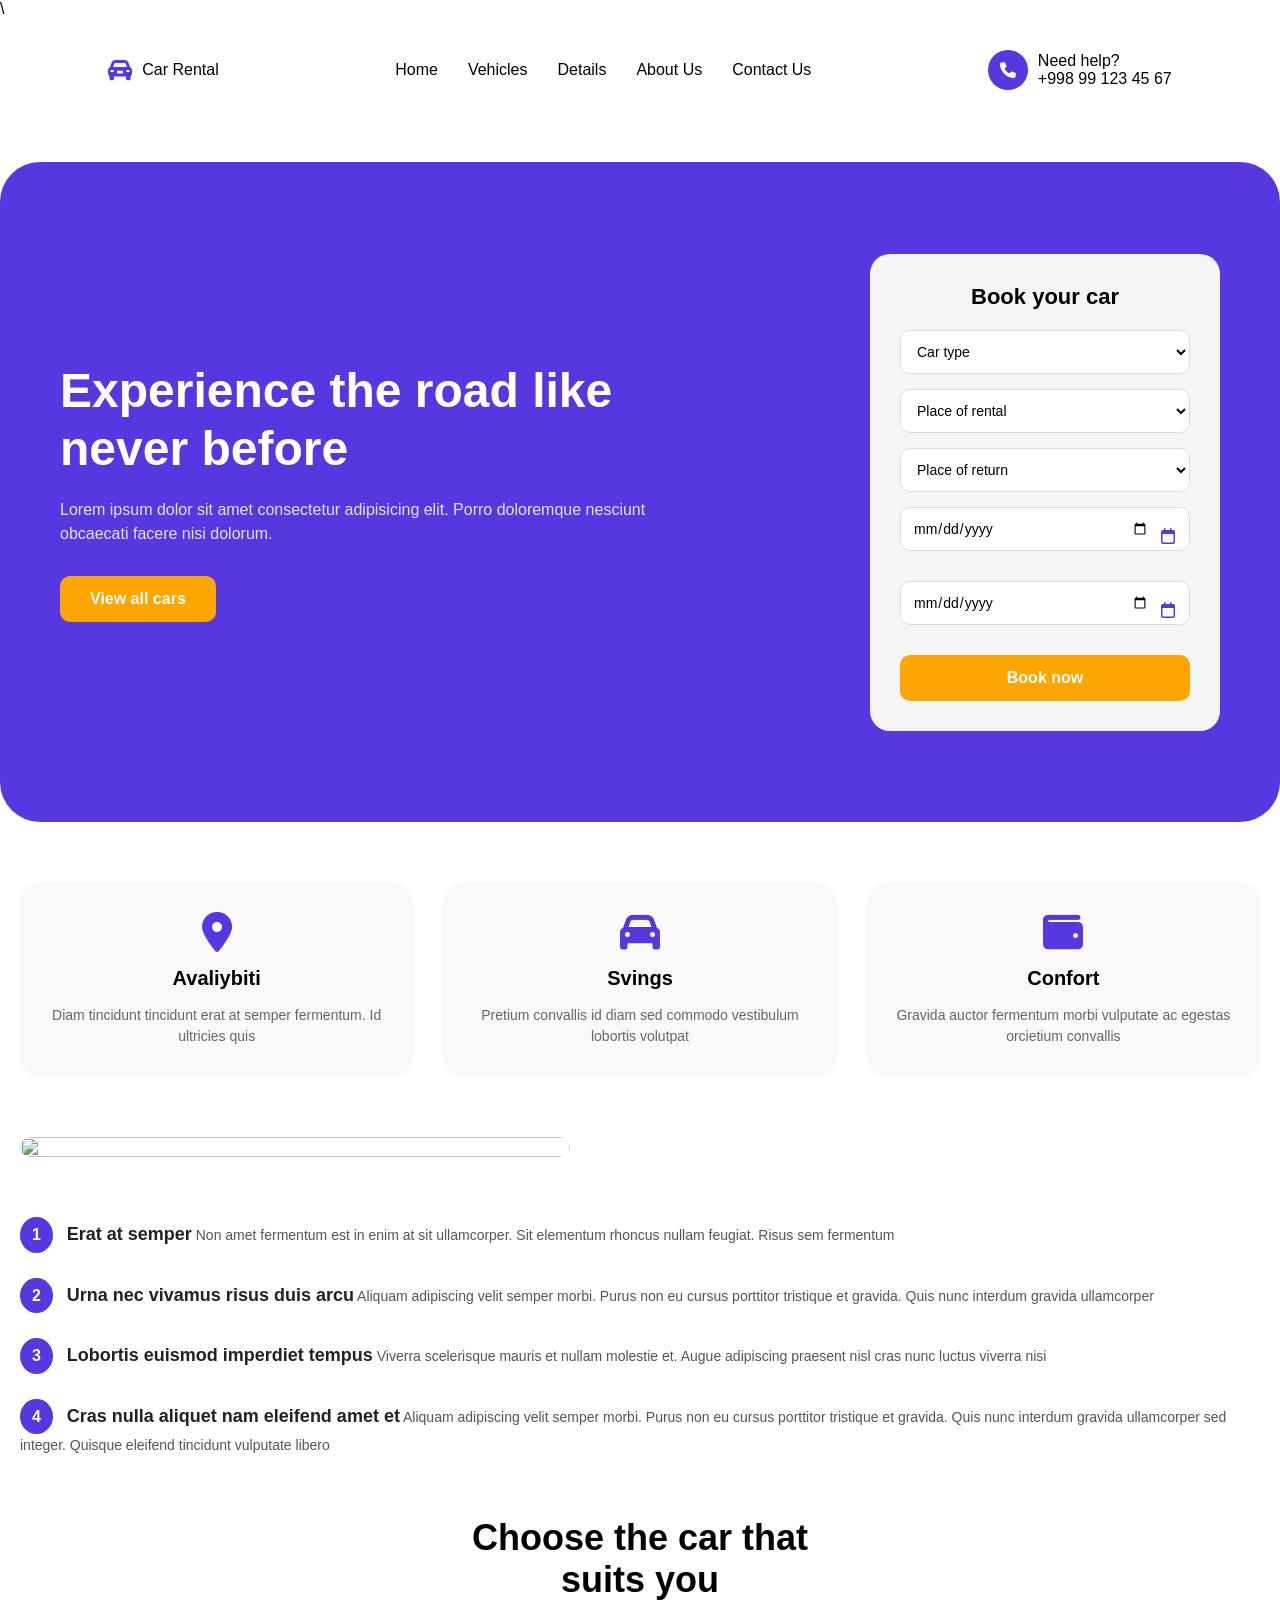
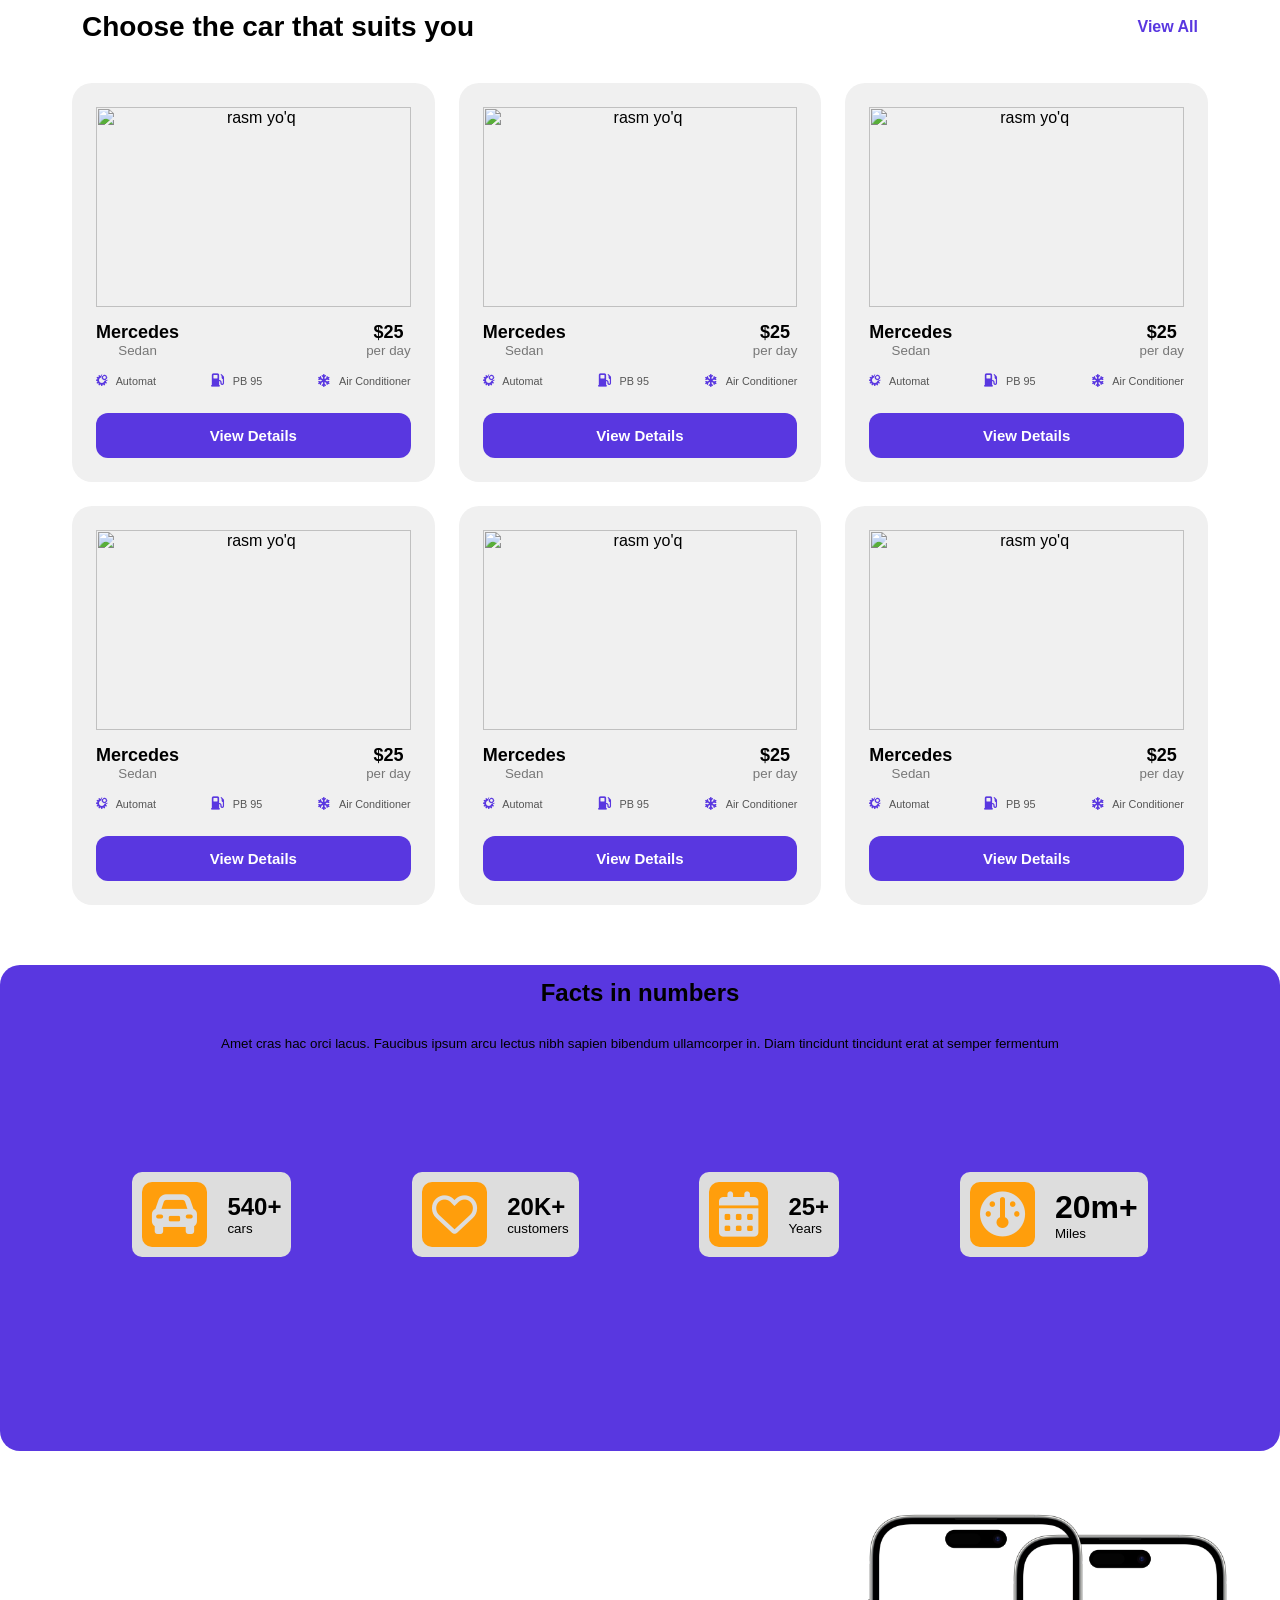
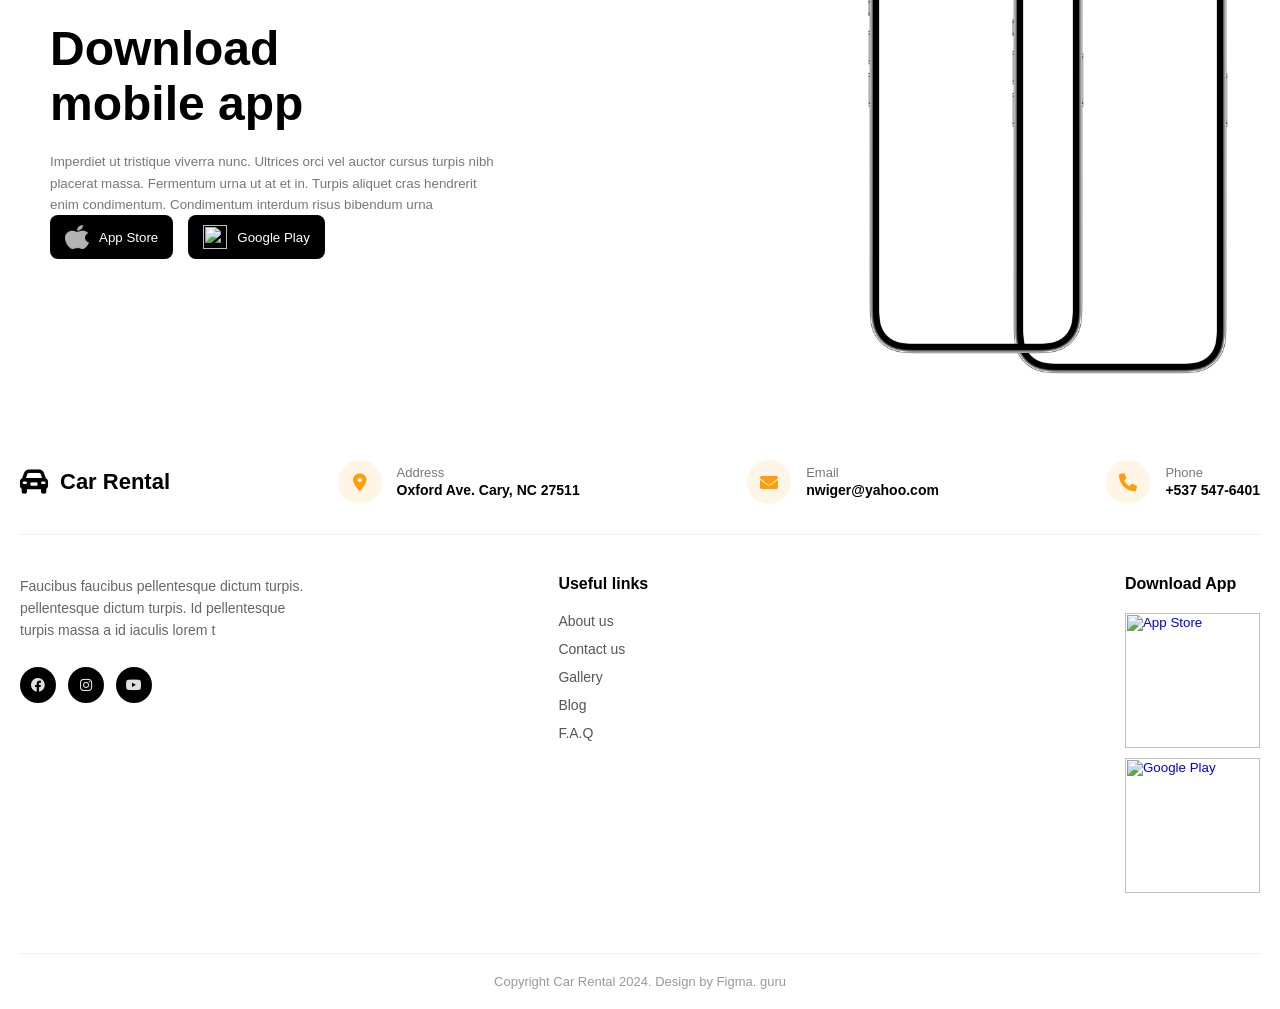
==== commit 5e79ac8d: "edd" ====
--- a/index.html
+++ b/index.html
@@ -422,18 +422,82 @@
     <img class="img2" src="./rasmlar/Iphone.png" alt="">
   </div>
 </div>
-   <div class="contayner-7">
-    <div class="navbar-5">
-      <div class="murojatlar">
+<div class="contayner-7">
+      
+      <div class="main-1">
+        
         <div class="car-1">
-          <i class="fa-solid fa-car"></i>
-          <p>car Rental</p>
-        </div>
-      </div>
-      <div class="murojatlar-1">
-
-      </div>
-    </div>
-   </div>
+          <i class="fa-solid fa-car-rear"></i>
+          <p>Car Rental</p>
+        </div>
+
+        <div class="pading-2">
+          <i class="fa-solid fa-location-dot"></i>
+          <div>
+            <small>Address</small>
+            <p>Oxford Ave. Cary, NC 27511</p>
+          </div>
+        </div>
+
+        <div class="pading-2">
+          <i class="fa-solid fa-envelope"></i>
+          <div>
+            <small>Email</small>
+            <p>nwiger@yahoo.com</p>
+          </div>
+        </div>
+
+        <div class="pading-2">
+          <i class="fa-solid fa-phone"></i>
+          <div>
+            <small>Phone</small>
+            <p>+537 547-6401</p>
+          </div>
+        </div>
+      </div>
+
+      <div class="margin-1">
+        
+        <div class="navbar-6">
+          <p class="footer-text">
+            Faucibus faucibus pellentesque dictum turpis. <br>
+            pellentesque dictum turpis. Id pellentesque turpis massa a id iaculis lorem t
+          </p>
+          <div class="margin-2">
+            <a href="#"><i class="fa-brands fa-facebook"></i></a>
+            <a href="#"><i class="fa-brands fa-instagram"></i></a>
+            <a href="#"><i class="fa-brands fa-youtube"></i></a>
+          </div>
+        </div>
+
+        <div class="card-4">
+          <h3>Useful links</h3>
+          <ul>
+            <li><a href="#">About us</a></li>
+            <li><a href="#">Contact us</a></li>
+            <li><a href="#">Gallery</a></li>
+            <li><a href="#">Blog</a></li>
+            <li><a href="#">F.A.Q</a></li>
+          </ul>
+        </div>
+
+        <div class="box-5"></div>
+
+        <div class="box-6">
+          <h3>Download App</h3>
+          <a href="#" class="app-btn">
+            <img src="https://upload.wikimedia.org/wikipedia/commons/3/3c/Download_on_the_App_Store_Badge.svg" alt="App Store">
+          </a>
+          <a href="#" class="app-btn">
+            <img src="https://upload.wikimedia.org/wikipedia/commons/7/78/Google_Play_Store_badge_EN.svg" alt="Google Play">
+          </a>
+        </div>
+
+      </div>
+
+      <div class="navbar-7">
+        <p> Copyright Car Rental 2024. Design by Figma. guru</p>
+      </div>
+    </div>
   </body>
 </html>
--- a/style.css
+++ b/style.css
@@ -614,22 +614,161 @@
   z-index: 2;
 }
 /* ================================= */
-.container-7{
-  width: 1440px;
-  height: 469px;
-  padding: 60px 72px 40px 72px;
-  color: #f0f0f0;
-  border: 1px solid red;
-
-  
-}
-.car-1{
+
+.contayner-7 {
+  max-width: 1296px;
+  width: 100%;
+  margin: 80px auto 20px auto;
+  padding: 0 20px;
+}
+
+.main-1 {
+  display: flex;
+  justify-content: space-between; 
+  align-items: center;            
+  padding-bottom: 30px;
+  margin-bottom: 40px;
+  border-bottom: 1px solid #eee;  
+}
+
+.car-1 {
+  display: flex;
+  align-items: center;
+  gap: 12px;
+}
+
+.car-1 i {
+  font-size: 28px;
+  color: #000;
+}
+
+.car-1 p {
+  font-weight: bold;
+  font-size: 22px;
+  color: #000;
+}
+
+.pading-2 {
+  display: flex;
+  align-items: center;
+  gap: 15px;
+}
+
+.pading-2 i {
+  font-size: 18px;
+  color: #ff9e0c; 
+  background-color: rgba(255, 158, 12, 0.1); 
+  padding: 12px;
+  border-radius: 50%; 
+  width: 44px;
+  height: 44px;
+  display: flex;
+  align-items: center;
+  justify-content: center;
+}
+
+.pading-2 small {
+  color: #777;
+  display: block;
+  font-size: 13px;
+  margin-bottom: 2px;
+}
+
+.pading-2 p {
+  font-size: 14px;
+  font-weight: bold;
+  color: #000;
+}
+
+/* 3. margin-1 */
+.margin-1 {
+  display: flex;
+  justify-content: space-between;
+  align-items: flex-start;
+  flex-wrap: wrap;
+  gap: 30px;
+  padding-bottom: 50px;
+}
+
+/* 4. navbar-6 */
+.navbar-6 {
+  max-width: 300px;
+}
+
+.footer-text {
+  color: #666;
+  font-size: 14px;
+  line-height: 1.6;
+  margin-bottom: 25px;
+}
+
+/* 10. margin-2 */
+.margin-2 {
+  display: flex;
+  gap: 12px;
+}
+
+.margin-2 a {
+  color: #e0e0e0;
+  background-color: #000000;
+  width: 36px;
+  height: 36px;
+  border-radius: 50%;
+  display: flex;
+  align-items: center;
+  justify-content: center;
+  text-decoration: none;
+  font-size: 14px;
+}
+
+/* 6. card-4 */
+.card-4 h3 {
+  font-size: 16px;
+  font-weight: bold;
+  margin-bottom: 20px;
+}
+
+.card-4 ul {
+  list-style: none;
+}
+
+.card-4 ul li {
+  margin-bottom: 12px;
+}
+
+.card-4 ul li a {
+  text-decoration: none;
+  color: #555;
+  font-size: 14px;
+}
+
+.card-4 ul li a:hover {
+  color: #5937e0;
+}
+
+
+.box-6 h3 {
+  font-size: 16px;
+  font-weight: bold;
+  margin-bottom: 20px;
+}
+
+.box-6 .app-btn {
+  display: block;
+  margin-bottom: 10px;
+}
+
+.box-6 .app-btn img {
+  width: 135px;
+  height: auto;
+  display: block;
+}
+
+/* 8. navbar-7 */
+.navbar-7 {
   text-align: center;
-  display: flex;
-  justify-content: center; 
-  align-items: center;     
-  height: 100vh;
-  width: 300px;
-  margin: 0 auto;
-
-}
+  padding-top: 20px;
+  color: #999;
+  font-size: 13px;
+  border-top: 1px solid #eee;
+}
